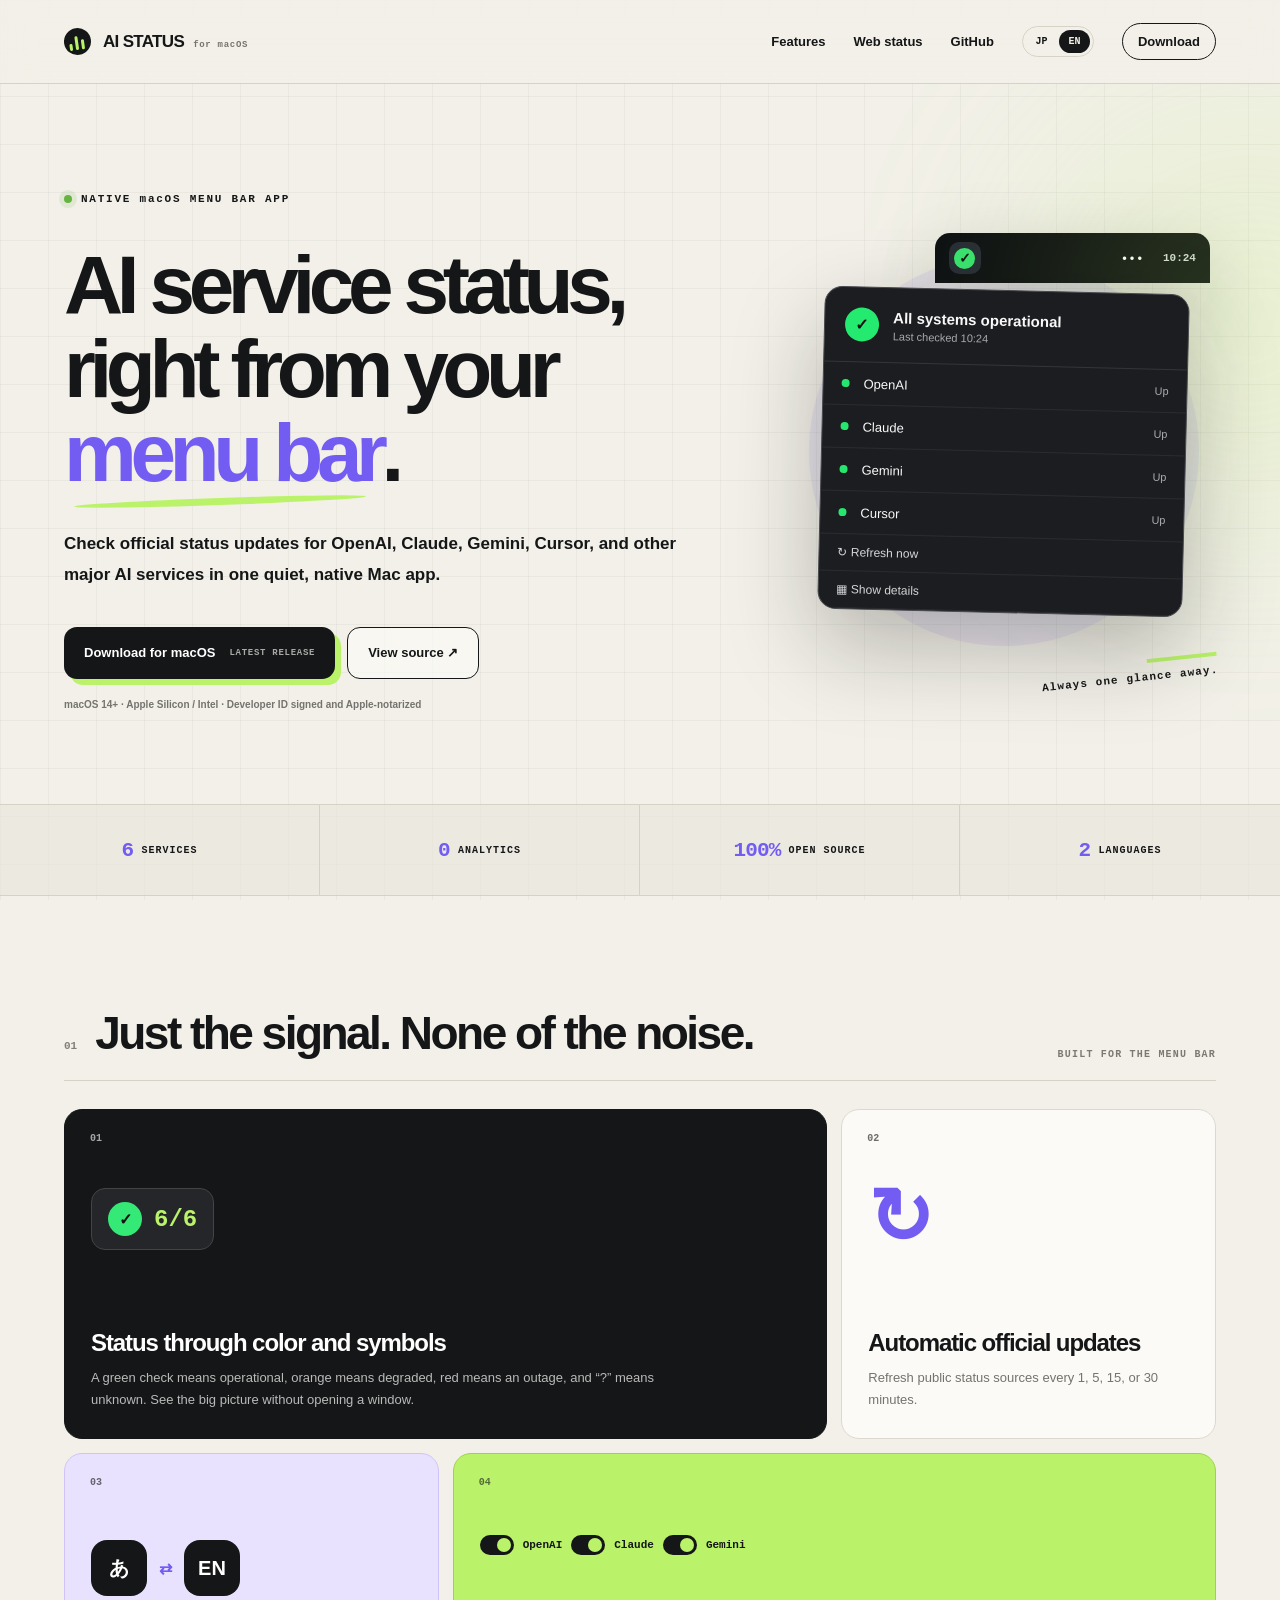
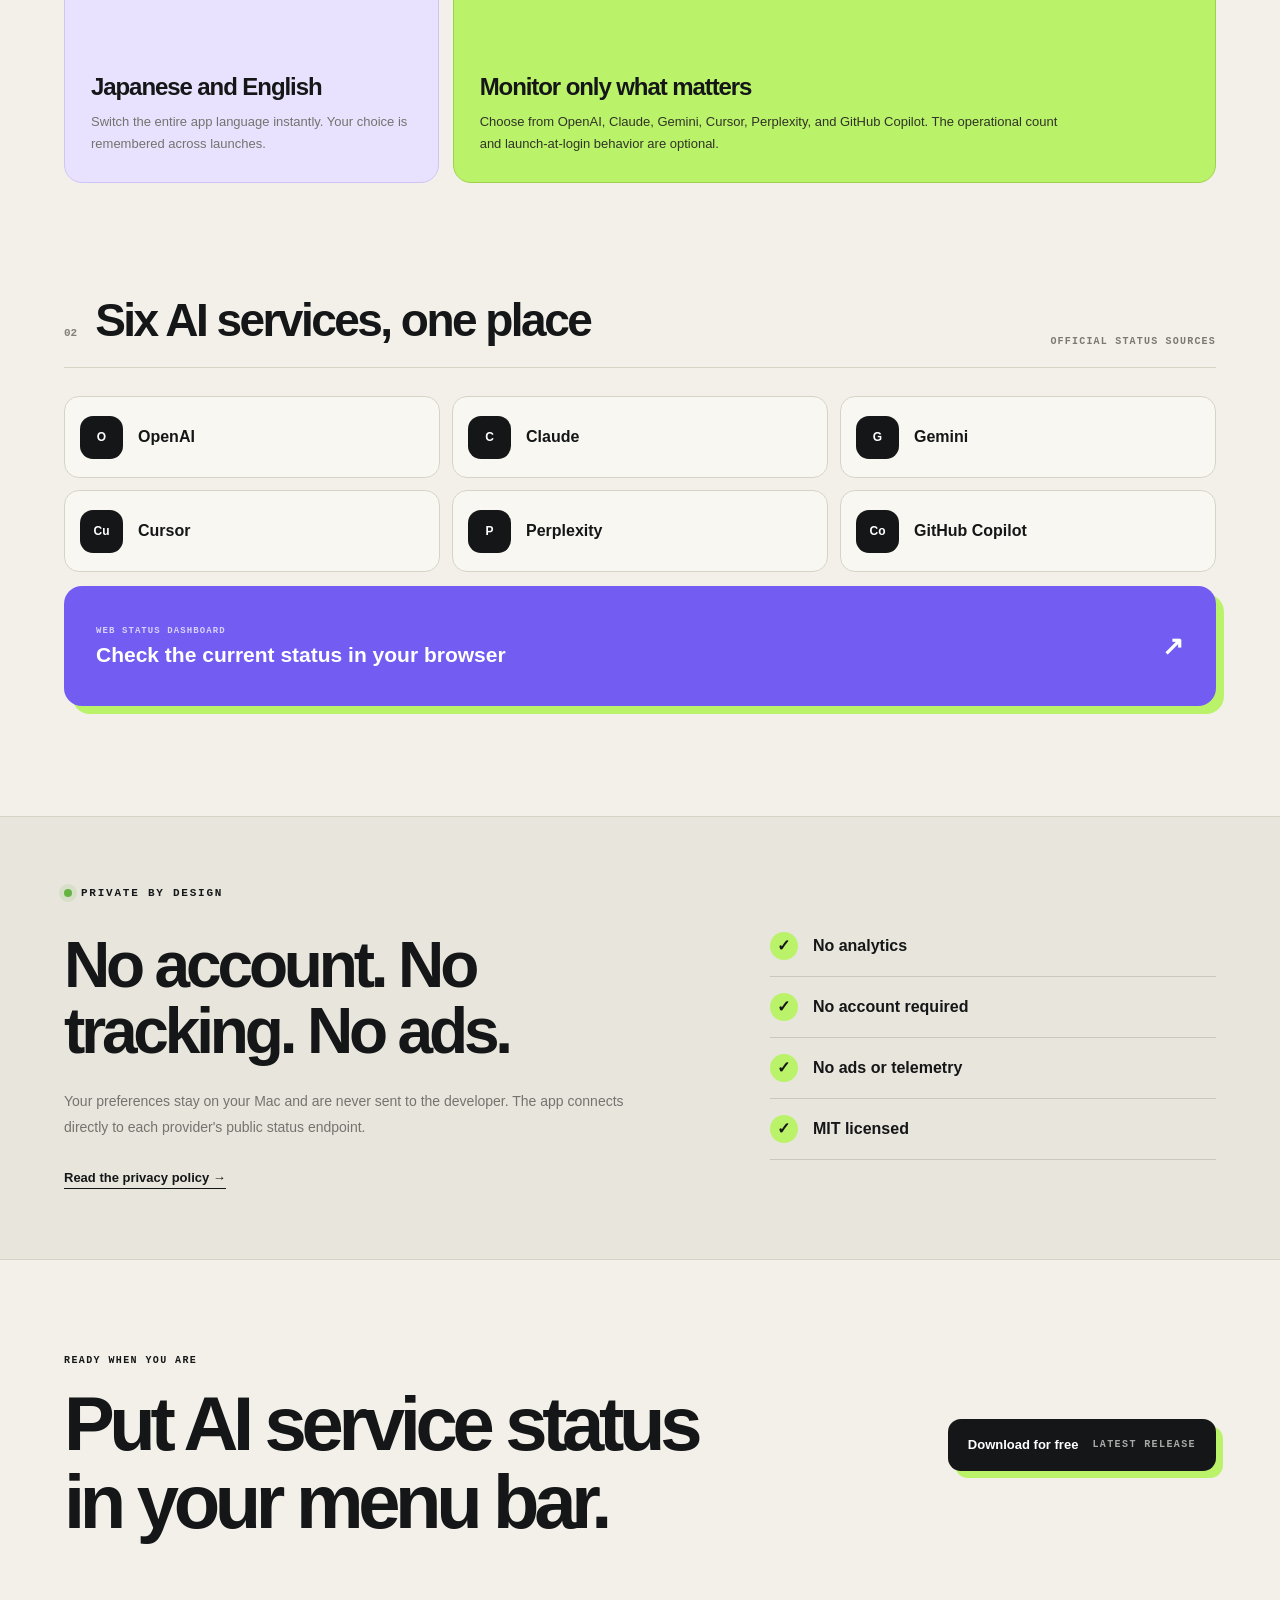
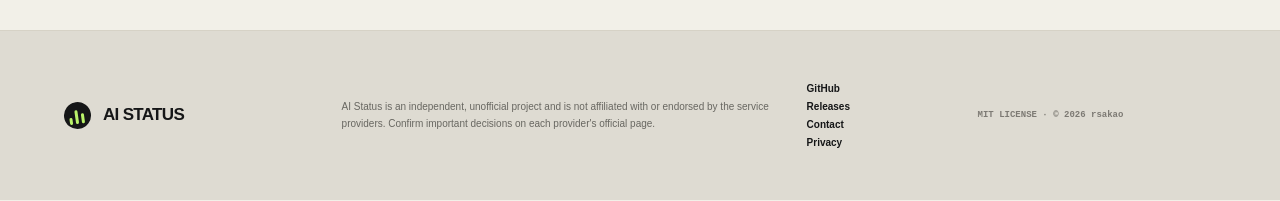
==== docs/en/index.html @ a0b366d9 "feat: add GitHub Pages landing site" ====
<!doctype html>
<html lang="en">
<head>
  <meta charset="utf-8">
  <meta name="viewport" content="width=device-width, initial-scale=1">
  <meta name="theme-color" content="#f2f0e8">
  <meta name="description" content="An open-source macOS menu bar app for monitoring the official status of major AI services.">
  <meta property="og:title" content="AI Status for macOS">
  <meta property="og:description" content="AI service status, right from your Mac menu bar.">
  <meta property="og:type" content="website">
  <meta property="og:image" content="../assets/og-image.svg">
  <title>AI Status for macOS</title>
  <link rel="icon" href="../assets/favicon.svg" type="image/svg+xml">
  <link rel="stylesheet" href="../assets/styles.css">
  <script defer src="../assets/site.js"></script>
</head>
<body>
  <header class="site-header">
    <a class="brand" href="#top" aria-label="AI Status home">
      <span class="brand-mark" aria-hidden="true"><i></i><i></i><i></i></span>
      <span>AI STATUS <small>for macOS</small></span>
    </a>
    <nav aria-label="Page navigation">
      <a href="#features">Features</a>
      <a href="https://ai-status-jp-hub-2026.rojii.chatgpt.site/en">Web status</a>
      <a href="https://github.com/rsakao/aistatus">GitHub</a>
      <span class="language-switch" aria-label="Display language">
        <a href="../">JP</a>
        <a href="./" aria-current="page">EN</a>
      </span>
      <a class="nav-download download-link" href="https://github.com/rsakao/aistatus/releases/latest">Download</a>
    </nav>
  </header>

  <main id="top">
    <section class="hero">
      <div class="hero-copy-block">
        <div class="eyebrow"><span></span> NATIVE macOS MENU BAR APP</div>
        <h1>AI service status,<br>right from your <em>menu bar</em>.</h1>
        <p class="hero-copy">Check official status updates for OpenAI, Claude, Gemini, Cursor, and other major AI services in one quiet, native Mac app.</p>
        <div class="hero-actions">
          <a class="button button-primary download-link" href="https://github.com/rsakao/aistatus/releases/latest">
            <span>Download for macOS</span><small class="release-label">Latest release</small>
          </a>
          <a class="button button-secondary" href="https://github.com/rsakao/aistatus">View source ↗</a>
        </div>
        <p class="requirements">macOS 14+ · Apple Silicon / Intel · Developer ID signed and Apple-notarized</p>
      </div>

      <div class="app-preview" aria-label="AI Status app preview">
        <div class="menu-strip">
          <span class="menu-status"><b>✓</b></span>
          <span class="menu-dots">•••</span>
          <span class="menu-clock">10:24</span>
        </div>
        <div class="popover">
          <div class="popover-overview">
            <span class="check-icon">✓</span>
            <div><strong>All systems operational</strong><small>Last checked 10:24</small></div>
          </div>
          <div class="service-row"><i class="dot green"></i><span>OpenAI</span><small>Up</small></div>
          <div class="service-row"><i class="dot green"></i><span>Claude</span><small>Up</small></div>
          <div class="service-row"><i class="dot green"></i><span>Gemini</span><small>Up</small></div>
          <div class="service-row"><i class="dot green"></i><span>Cursor</span><small>Up</small></div>
          <div class="popover-action">↻ Refresh now</div>
          <div class="popover-action">▦ Show details</div>
        </div>
        <span class="preview-note">Always one glance away.</span>
      </div>
    </section>

    <section class="trust-strip" aria-label="App facts">
      <span><b>6</b> SERVICES</span>
      <span><b>0</b> ANALYTICS</span>
      <span><b>100%</b> OPEN SOURCE</span>
      <span><b>2</b> LANGUAGES</span>
    </section>

    <section class="features-section" id="features">
      <div class="section-heading">
        <div><span class="section-number">01</span><h2>Just the signal. None of the noise.</h2></div>
        <p>BUILT FOR THE MENU BAR</p>
      </div>
      <div class="feature-grid">
        <article class="feature-card feature-wide dark-card">
          <span class="feature-number">01</span>
          <div class="mini-status"><b>✓</b><span>6/6</span></div>
          <h3>Status through color and symbols</h3>
          <p>A green check means operational, orange means degraded, red means an outage, and “?” means unknown. See the big picture without opening a window.</p>
        </article>
        <article class="feature-card">
          <span class="feature-number">02</span>
          <div class="feature-glyph">↻</div>
          <h3>Automatic official updates</h3>
          <p>Refresh public status sources every 1, 5, 15, or 30 minutes.</p>
        </article>
        <article class="feature-card purple-card">
          <span class="feature-number">03</span>
          <div class="language-demo"><b>あ</b><span>⇄</span><b>EN</b></div>
          <h3>Japanese and English</h3>
          <p>Switch the entire app language instantly. Your choice is remembered across launches.</p>
        </article>
        <article class="feature-card feature-wide lime-card">
          <span class="feature-number">04</span>
          <div class="toggle-demo"><i></i><span>OpenAI</span><i></i><span>Claude</span><i></i><span>Gemini</span></div>
          <h3>Monitor only what matters</h3>
          <p>Choose from OpenAI, Claude, Gemini, Cursor, Perplexity, and GitHub Copilot. The operational count and launch-at-login behavior are optional.</p>
        </article>
      </div>
    </section>

    <section class="services-section">
      <div class="section-heading">
        <div><span class="section-number">02</span><h2>Six AI services, one place</h2></div>
        <p>OFFICIAL STATUS SOURCES</p>
      </div>
      <div class="service-grid">
        <span><b>O</b>OpenAI</span><span><b>C</b>Claude</span><span><b>G</b>Gemini</span>
        <span><b>Cu</b>Cursor</span><span><b>P</b>Perplexity</span><span><b>Co</b>GitHub Copilot</span>
      </div>
      <a class="dashboard-link" href="https://ai-status-jp-hub-2026.rojii.chatgpt.site/en">
        <span><small>WEB STATUS DASHBOARD</small><strong>Check the current status in your browser</strong></span><b>↗</b>
      </a>
    </section>

    <section class="privacy-section">
      <div class="privacy-copy">
        <div class="eyebrow"><span></span> PRIVATE BY DESIGN</div>
        <h2>No account. No tracking. No ads.</h2>
        <p>Your preferences stay on your Mac and are never sent to the developer. The app connects directly to each provider's public status endpoint.</p>
        <a href="privacy.html">Read the privacy policy →</a>
      </div>
      <div class="privacy-list">
        <span><b>✓</b> No analytics</span>
        <span><b>✓</b> No account required</span>
        <span><b>✓</b> No ads or telemetry</span>
        <span><b>✓</b> MIT licensed</span>
      </div>
    </section>

    <section class="cta-section">
      <div>
        <small>READY WHEN YOU ARE</small>
        <h2>Put AI service status<br>in your menu bar.</h2>
      </div>
      <a class="button button-dark download-link" href="https://github.com/rsakao/aistatus/releases/latest">
        <span>Download for free</span><small class="release-label">Latest release</small>
      </a>
    </section>
  </main>

  <footer>
    <a class="brand footer-brand" href="#top"><span class="brand-mark"><i></i><i></i><i></i></span><span>AI STATUS</span></a>
    <p>AI Status is an independent, unofficial project and is not affiliated with or endorsed by the service providers. Confirm important decisions on each provider's official page.</p>
    <div class="footer-links">
      <a href="https://github.com/rsakao/aistatus">GitHub</a>
      <a href="https://github.com/rsakao/aistatus/releases/latest">Releases</a>
      <a href="https://github.com/rsakao/aistatus/issues">Contact</a>
      <a href="privacy.html">Privacy</a>
    </div>
    <span>MIT LICENSE · © 2026 rsakao</span>
  </footer>
</body>
</html>
---- docs/assets/styles.css ----
:root {
  --ink: #151617;
  --paper: #f2f0e8;
  --paper-light: #fbfaf6;
  --line: #d6d2c6;
  --green: #baf36a;
  --green-dark: #65b441;
  --purple: #725cf2;
  --muted: #74736e;
}

* { box-sizing: border-box; }
html { scroll-behavior: smooth; }
body {
  margin: 0;
  background: var(--paper);
  color: var(--ink);
  font-family: Inter, Arial, "Hiragino Sans", "Yu Gothic", sans-serif;
  -webkit-font-smoothing: antialiased;
}
a { color: inherit; text-decoration: none; }
button, a { -webkit-tap-highlight-color: transparent; }

body::before {
  content: "";
  position: fixed;
  inset: 0;
  z-index: -2;
  background-image:
    linear-gradient(rgba(21, 22, 23, .035) 1px, transparent 1px),
    linear-gradient(90deg, rgba(21, 22, 23, .035) 1px, transparent 1px);
  background-size: 48px 48px;
}

.site-header {
  height: 84px;
  display: flex;
  align-items: center;
  justify-content: space-between;
  padding: 0 5vw;
  border-bottom: 1px solid var(--line);
  background: rgba(242, 240, 232, .88);
  backdrop-filter: blur(16px);
  position: sticky;
  top: 0;
  z-index: 20;
}
.brand { display: flex; align-items: center; gap: 12px; font-weight: 900; letter-spacing: -.04em; font-size: 17px; }
.brand small { color: #77746d; font: 700 9px ui-monospace, monospace; letter-spacing: .08em; margin-left: 5px; }
.brand-mark {
  width: 27px;
  height: 27px;
  position: relative;
  display: inline-flex;
  align-items: flex-end;
  gap: 3px;
  padding: 5px;
  border-radius: 50%;
  background: var(--ink);
  transform: rotate(-8deg);
}
.brand-mark i { width: 3px; border-radius: 3px; background: var(--green); display: block; }
.brand-mark i:nth-child(1) { height: 7px; }
.brand-mark i:nth-child(2) { height: 14px; }
.brand-mark i:nth-child(3) { height: 10px; }
nav { display: flex; align-items: center; gap: 28px; font-size: 13px; font-weight: 700; }
nav > a:hover { opacity: .56; }
.language-switch { display: flex; border: 1px solid var(--line); border-radius: 999px; padding: 3px; gap: 2px; }
.language-switch a { min-width: 31px; padding: 6px 8px; text-align: center; border-radius: 999px; font: 800 10px ui-monospace, monospace; }
.language-switch a[aria-current="page"] { background: var(--ink); color: var(--paper); }
.nav-download { border: 1px solid var(--ink); border-radius: 999px; padding: 10px 15px; }

main { overflow: hidden; }
.hero {
  max-width: 1440px;
  min-height: 720px;
  margin: 0 auto;
  padding: 92px 5vw 78px;
  display: grid;
  grid-template-columns: minmax(0, 1.08fr) minmax(360px, .72fr);
  align-items: center;
  gap: 7vw;
  position: relative;
}
.hero::after {
  content: "";
  position: absolute;
  width: 420px;
  height: 420px;
  right: -180px;
  top: 30px;
  border-radius: 50%;
  background: var(--green);
  filter: blur(110px);
  opacity: .18;
  pointer-events: none;
}
.eyebrow { display: flex; align-items: center; gap: 9px; font: 800 11px ui-monospace, monospace; letter-spacing: .16em; }
.eyebrow span { width: 8px; height: 8px; border-radius: 50%; background: var(--green-dark); box-shadow: 0 0 0 5px rgba(101, 180, 65, .12); }
h1 { font-size: clamp(54px, 6.4vw, 100px); letter-spacing: -.078em; line-height: 1.03; margin: 38px 0 32px; font-weight: 900; }
h1 em { font-style: normal; color: var(--purple); position: relative; white-space: nowrap; }
h1 em::after { content: ""; position: absolute; left: 3%; bottom: -7px; width: 92%; height: 7px; background: var(--green); transform: rotate(-2deg); border-radius: 50%; }
.nowrap { white-space: nowrap; }
.hero-copy { max-width: 650px; font-size: 17px; line-height: 1.85; margin: 0; font-weight: 600; }
.hero-actions { display: flex; flex-wrap: wrap; gap: 12px; align-items: stretch; margin-top: 36px; }
.button { display: inline-flex; align-items: center; justify-content: center; gap: 14px; min-height: 52px; padding: 13px 20px; border-radius: 13px; font-weight: 850; font-size: 13px; transition: transform .2s, box-shadow .2s; }
.button:hover { transform: translateY(-2px); }
.button-primary { background: var(--ink); color: white; box-shadow: 6px 6px 0 var(--green); }
.button-secondary { border: 1px solid var(--ink); background: rgba(251, 250, 246, .65); }
.button small { display: block; color: #a9aaa8; font: 700 9px ui-monospace, monospace; text-transform: uppercase; letter-spacing: .08em; }
.requirements { margin: 20px 0 0; color: var(--muted); font-size: 10px; font-weight: 700; }

.app-preview { position: relative; min-height: 520px; display: flex; align-items: center; justify-content: center; }
.app-preview::before { content: ""; position: absolute; width: 390px; height: 390px; background: var(--purple); border-radius: 50%; opacity: .09; }
.menu-strip {
  position: absolute;
  top: 42px;
  right: 6px;
  width: 275px;
  height: 50px;
  border-radius: 15px 15px 0 0;
  background: #0d0f12;
  color: white;
  display: flex;
  align-items: center;
  padding: 0 14px;
  gap: 18px;
  box-shadow: 0 28px 80px rgba(20, 20, 20, .22);
}
.menu-status { width: 32px; height: 32px; border-radius: 10px; display: grid; place-items: center; background: #262b34; }
.menu-status b { width: 21px; height: 21px; display: grid; place-items: center; border-radius: 50%; background: #38e46f; color: #111; font-size: 14px; }
.menu-dots { font-size: 13px; letter-spacing: 3px; margin-left: auto; }
.menu-clock { font: 700 11px ui-monospace, monospace; color: #d7d8da; }
.popover {
  width: 365px;
  position: relative;
  z-index: 2;
  background: #1c1d20;
  color: #f8f8f8;
  border: 1px solid #4a4b50;
  border-radius: 18px;
  overflow: hidden;
  box-shadow: 0 35px 90px rgba(20, 20, 20, .28);
  transform: rotate(1.4deg);
}
.popover-overview { display: flex; align-items: center; gap: 14px; padding: 20px; border-bottom: 1px solid #34353a; }
.check-icon { width: 34px; height: 34px; display: grid; place-items: center; border-radius: 50%; background: #24eb70; color: #111; font-weight: 900; }
.popover-overview div { display: grid; gap: 4px; }
.popover-overview strong { font-size: 15px; }
.popover-overview small { color: #a8a9ad; font-size: 11px; }
.service-row { min-height: 43px; display: grid; grid-template-columns: 10px 1fr auto; align-items: center; gap: 12px; padding: 0 18px; border-bottom: 1px solid #2b2c30; font-size: 13px; }
.service-row small { color: #aaaeb3; }
.dot { width: 8px; height: 8px; border-radius: 50%; }
.dot.green { background: #25e76e; }
.popover-action { padding: 11px 18px; border-bottom: 1px solid #2b2c30; color: #d5d6d8; font-size: 12px; }
.preview-note { position: absolute; right: -2px; bottom: 26px; font: 800 11px ui-monospace, monospace; letter-spacing: .1em; transform: rotate(-6deg); }
.preview-note::before { content: ""; display: block; width: 70px; height: 4px; margin: 0 0 8px auto; background: var(--green); }

.trust-strip { border-block: 1px solid var(--line); min-height: 92px; display: grid; grid-template-columns: repeat(4, 1fr); max-width: 100%; background: rgba(232, 229, 220, .6); }
.trust-strip span { display: flex; align-items: center; justify-content: center; gap: 8px; border-right: 1px solid var(--line); font: 800 10px ui-monospace, monospace; letter-spacing: .1em; }
.trust-strip span:last-child { border-right: 0; }
.trust-strip b { font-size: 21px; color: var(--purple); letter-spacing: -.04em; }

.features-section, .services-section { max-width: 1400px; margin: 0 auto; padding: 110px 5vw 0; }
.section-heading { display: flex; justify-content: space-between; align-items: flex-end; border-bottom: 1px solid var(--line); padding-bottom: 20px; margin-bottom: 28px; }
.section-heading > div { display: flex; align-items: baseline; gap: 18px; }
.section-number { font: 700 11px ui-monospace, monospace; color: #827f77; }
.section-heading h2 { margin: 0; font-size: clamp(29px, 4vw, 46px); letter-spacing: -.055em; }
.section-heading p { margin: 0; font: 700 10px ui-monospace, monospace; letter-spacing: .12em; color: #7b7972; }
.feature-grid { display: grid; grid-template-columns: repeat(3, 1fr); gap: 14px; }
.feature-card { min-height: 330px; position: relative; display: flex; flex-direction: column; justify-content: flex-end; padding: 26px; border: 1px solid #dcd8cd; border-radius: 18px; background: var(--paper-light); overflow: hidden; }
.feature-wide { grid-column: span 2; }
.feature-number { position: absolute; top: 23px; left: 25px; font: 800 10px ui-monospace, monospace; opacity: .62; }
.feature-card h3 { margin: 24px 0 10px; font-size: 24px; letter-spacing: -.045em; }
.feature-card p { margin: 0; max-width: 580px; color: var(--muted); font-size: 13px; line-height: 1.75; }
.dark-card { background: var(--ink); color: white; border-color: var(--ink); }
.dark-card p { color: #b9bab9; }
.lime-card { background: var(--green); border-color: #9ed14c; }
.lime-card p { color: #303326; }
.purple-card { background: #e8e2ff; border-color: #cfc3f8; }
.mini-status { align-self: flex-start; display: flex; align-items: center; gap: 12px; margin-bottom: auto; margin-top: 52px; padding: 13px 16px; border: 1px solid #444; border-radius: 14px; background: #24262a; }
.mini-status b { width: 34px; height: 34px; display: grid; place-items: center; border-radius: 50%; color: #111; background: #35e977; }
.mini-status span { font: 850 24px ui-monospace, monospace; color: var(--green); }
.feature-glyph { margin: 48px 0 auto; color: var(--purple); font: 900 78px ui-monospace, monospace; line-height: 1; }
.language-demo { margin: 60px 0 auto; display: flex; align-items: center; gap: 12px; }
.language-demo b { width: 56px; height: 56px; display: grid; place-items: center; border-radius: 16px; background: var(--ink); color: white; font-size: 20px; }
.language-demo span { font-weight: 900; color: var(--purple); }
.toggle-demo { margin: 55px 0 auto; display: flex; flex-wrap: wrap; align-items: center; gap: 9px; font: 800 11px ui-monospace, monospace; }
.toggle-demo i { width: 34px; height: 20px; border-radius: 999px; background: var(--ink); position: relative; }
.toggle-demo i::after { content: ""; position: absolute; width: 14px; height: 14px; right: 3px; top: 3px; border-radius: 50%; background: var(--green); }

.service-grid { display: grid; grid-template-columns: repeat(3, 1fr); gap: 12px; }
.service-grid span { min-height: 82px; display: flex; align-items: center; gap: 15px; padding: 15px; border: 1px solid var(--line); border-radius: 15px; background: rgba(251, 250, 246, .72); font-weight: 850; }
.service-grid b { width: 43px; height: 43px; display: grid; place-items: center; border-radius: 13px; background: var(--ink); color: white; font-size: 12px; }
.dashboard-link { margin-top: 14px; min-height: 120px; display: flex; align-items: center; justify-content: space-between; padding: 28px 32px; background: var(--purple); color: white; border-radius: 18px; box-shadow: 8px 8px 0 var(--green); }
.dashboard-link span { display: grid; gap: 7px; }
.dashboard-link small { font: 800 9px ui-monospace, monospace; letter-spacing: .12em; opacity: .72; }
.dashboard-link strong { font-size: 21px; }
.dashboard-link > b { font-size: 26px; }

.privacy-section { max-width: 1400px; margin: 110px auto 0; padding: 70px 5vw; display: grid; grid-template-columns: 1.15fr .85fr; gap: 8vw; background: #e8e5dc; border-block: 1px solid var(--line); }
.privacy-copy h2 { font-size: clamp(36px, 5vw, 64px); letter-spacing: -.065em; line-height: 1.03; margin: 34px 0 24px; }
.privacy-copy p { max-width: 610px; color: var(--muted); line-height: 1.85; font-size: 14px; }
.privacy-copy > a { display: inline-block; margin-top: 15px; font-size: 13px; font-weight: 850; border-bottom: 1px solid; padding-bottom: 3px; }
.privacy-list { display: grid; align-content: center; }
.privacy-list span { min-height: 61px; display: flex; align-items: center; gap: 15px; border-bottom: 1px solid #cbc7bc; font-weight: 800; }
.privacy-list b { width: 28px; height: 28px; display: grid; place-items: center; border-radius: 50%; background: var(--green); }

.cta-section { max-width: 1400px; margin: 0 auto; min-height: 370px; padding: 80px 5vw; display: flex; align-items: center; justify-content: space-between; gap: 40px; }
.cta-section small { font: 800 10px ui-monospace, monospace; letter-spacing: .14em; }
.cta-section h2 { font-size: clamp(42px, 6vw, 76px); line-height: 1.02; letter-spacing: -.07em; margin: 18px 0 0; }
.button-dark { min-width: 245px; background: var(--ink); color: white; box-shadow: 7px 7px 0 var(--green); }

footer { min-height: 170px; padding: 42px 5vw; display: grid; grid-template-columns: auto minmax(250px, 430px) auto auto; align-items: center; gap: 35px; border-top: 1px solid var(--line); background: #dedbd2; }
.footer-brand { min-width: 150px; }
footer p { margin: 0; color: #686761; font-size: 10px; line-height: 1.7; }
.footer-links { display: grid; gap: 7px; font-size: 10px; font-weight: 800; }
.footer-links a:hover { opacity: .56; }
footer > span { font: 700 9px ui-monospace, monospace; color: #7d7a74; white-space: nowrap; }

.policy-main { min-height: calc(100vh - 84px); }
.policy-content { max-width: 800px; margin: 0 auto; padding: 90px 5vw 120px; }
.policy-content h1 { font-size: clamp(48px, 7vw, 80px); margin: 28px 0; }
.policy-lead { font-size: 18px; line-height: 1.85; margin-bottom: 58px; }
.policy-content section { padding: 26px 0; border-top: 1px solid var(--line); }
.policy-content h2 { margin: 0 0 12px; font-size: 21px; letter-spacing: -.04em; }
.policy-content p { margin: 0; color: #4d4d49; font-size: 14px; line-height: 1.9; }
.policy-content a { text-decoration: underline; text-underline-offset: 3px; font-weight: 800; }
.back-link { display: inline-block; margin-top: 45px; }

@media (max-width: 1050px) {
  nav { gap: 13px; }
  nav > a:not(.nav-download) { display: none; }
  .hero { grid-template-columns: 1fr 370px; gap: 25px; }
  .feature-grid { grid-template-columns: repeat(2, 1fr); }
  .feature-wide { grid-column: span 1; }
  footer { grid-template-columns: auto 1fr auto; }
  footer > span { display: none; }
}

@media (max-width: 780px) {
  .site-header { height: 70px; padding: 0 20px; }
  .brand { font-size: 14px; }
  .brand small { display: none; }
  .nav-download { display: none; }
  .hero { min-height: 0; grid-template-columns: 1fr; padding: 62px 20px 50px; }
  h1 { font-size: clamp(50px, 15vw, 76px); margin-top: 30px; }
  .hero-copy { font-size: 14px; }
  .app-preview { min-height: 500px; }
  .trust-strip { grid-template-columns: repeat(2, 1fr); }
  .trust-strip span { min-height: 70px; border-bottom: 1px solid var(--line); }
  .features-section, .services-section { padding: 72px 20px 0; }
  .feature-grid, .service-grid { grid-template-columns: 1fr; }
  .section-heading p { display: none; }
  .privacy-section { margin-top: 72px; padding: 58px 20px; grid-template-columns: 1fr; }
  .cta-section { min-height: 420px; padding: 60px 20px; flex-direction: column; align-items: flex-start; justify-content: center; }
  footer { grid-template-columns: 1fr; text-align: center; justify-items: center; }
  .footer-links { display: flex; flex-wrap: wrap; justify-content: center; }
  .policy-main { min-height: calc(100vh - 70px); }
  .policy-content { padding: 60px 20px 90px; }
}

@media (max-width: 430px) {
  .language-switch a { min-width: 28px; padding-inline: 6px; }
  h1 { font-size: 49px; }
  h1 em { white-space: normal; }
  .hero-actions { flex-direction: column; }
  .button { width: 100%; }
  .app-preview { min-height: 440px; justify-content: flex-start; }
  .popover { width: calc(100vw - 40px); }
  .menu-strip { right: 0; width: 245px; }
  .preview-note { right: 0; }
  .feature-card { min-height: 310px; }
  .dashboard-link { padding: 22px; }
  .dashboard-link strong { font-size: 17px; }
}

@media (prefers-reduced-motion: reduce) {
  html { scroll-behavior: auto; }
  .button { transition: none; }
}
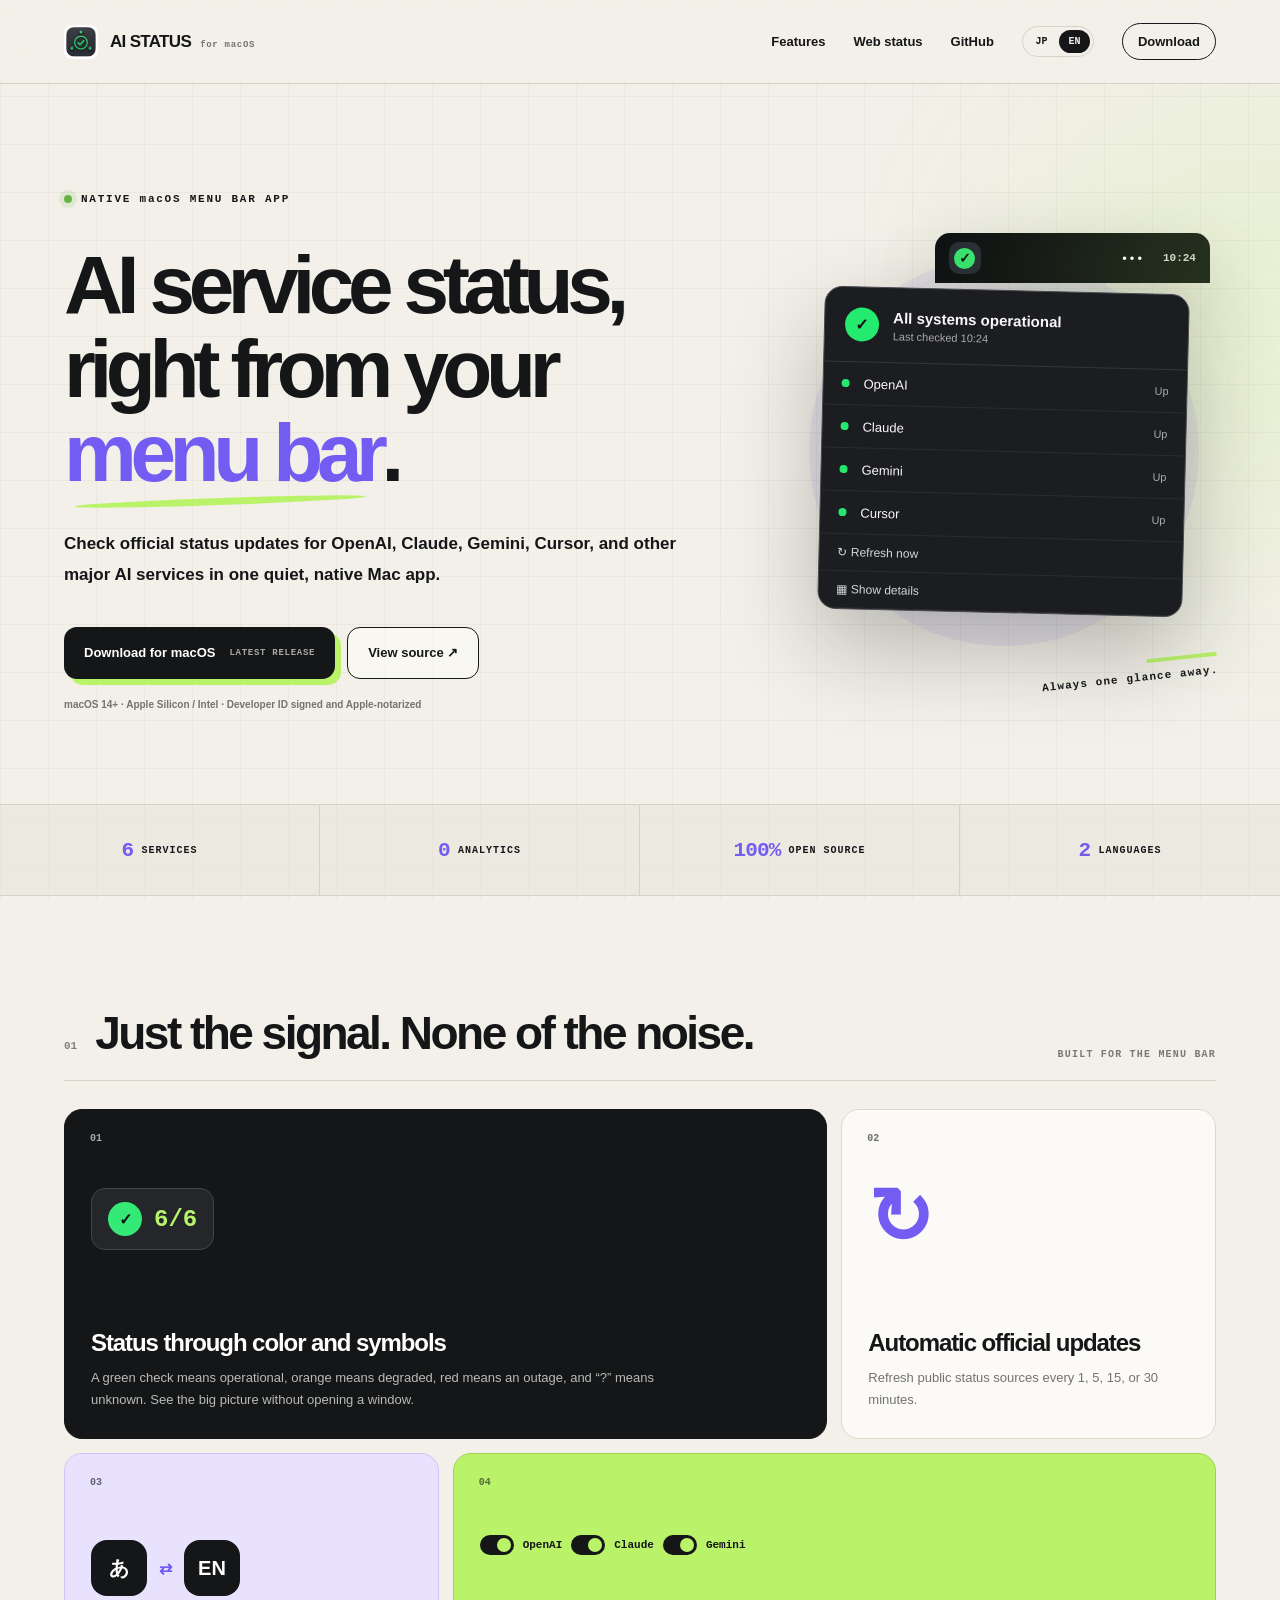
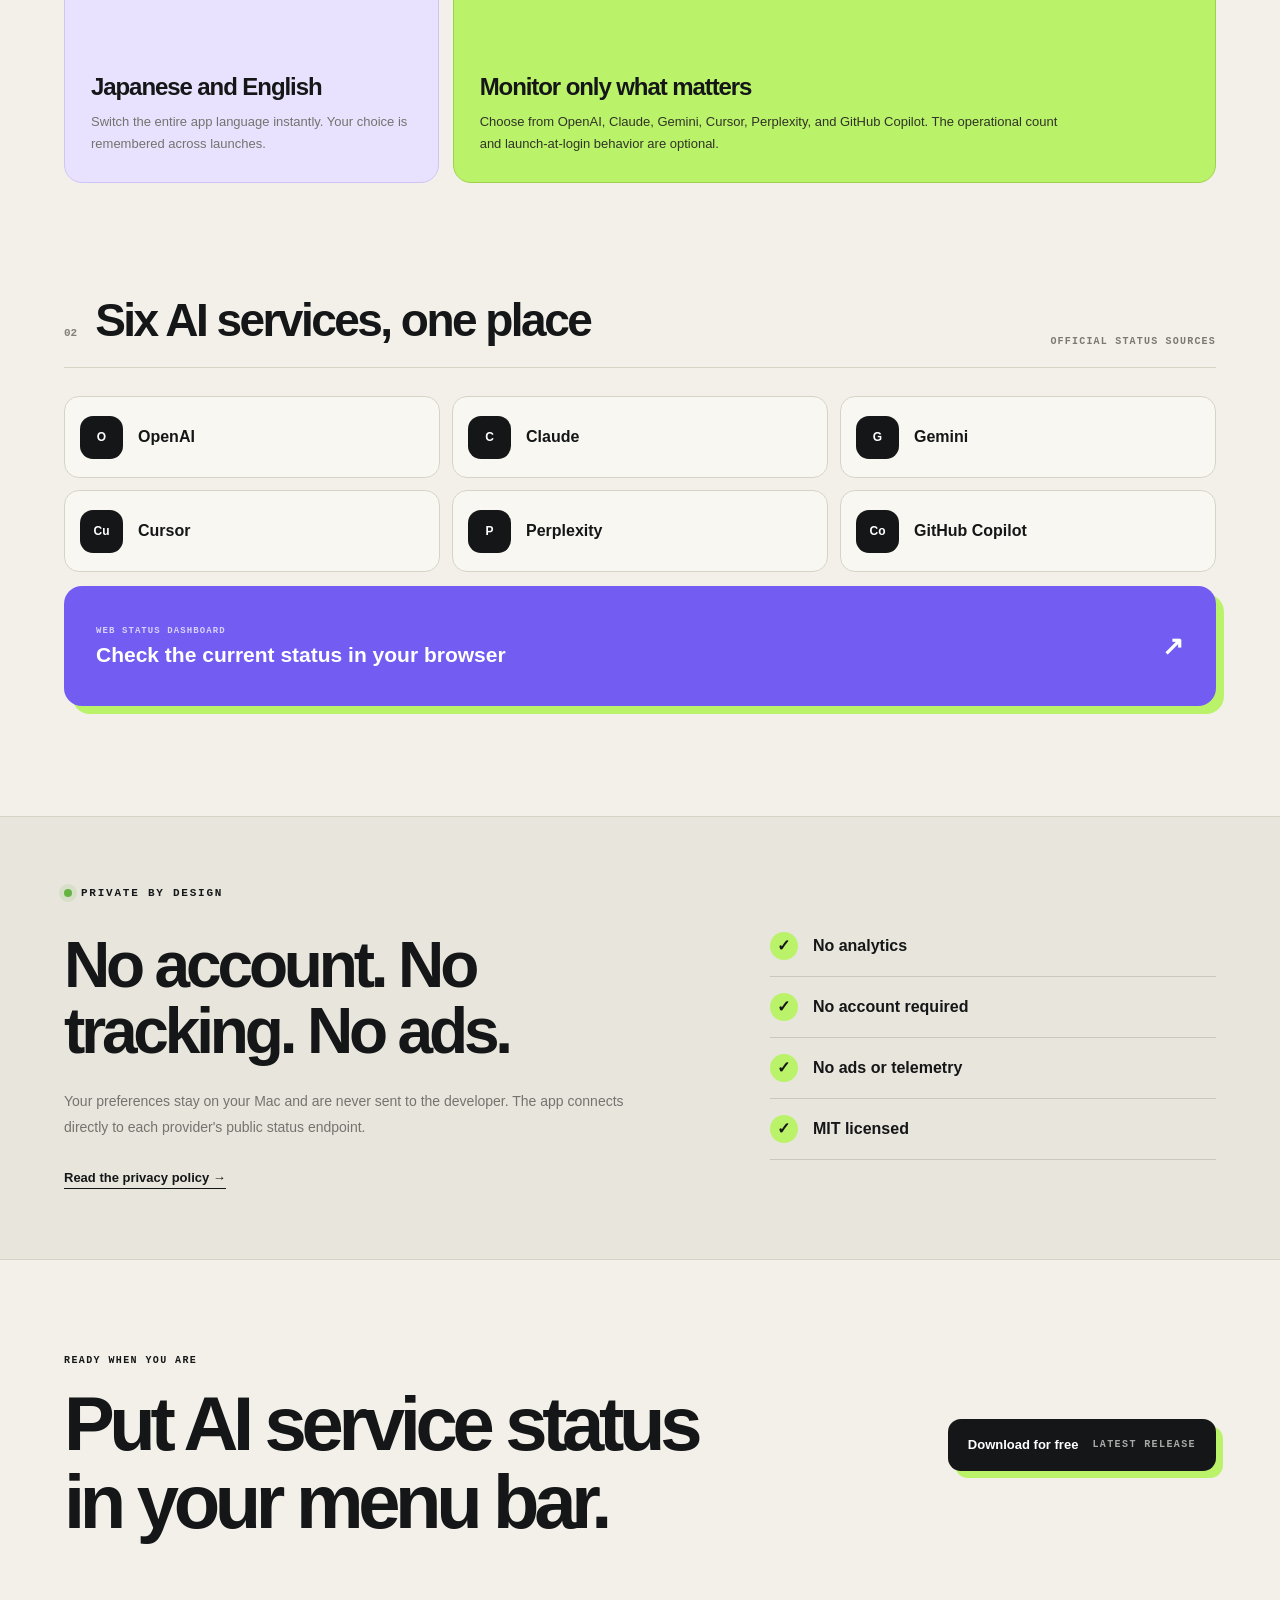
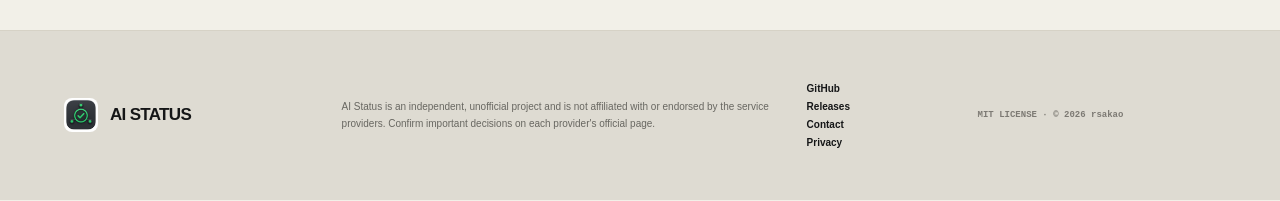
==== commit 8cb0b32d: "Use the app icon across the website" ====
--- a/docs/en/index.html
+++ b/docs/en/index.html
@@ -8,16 +8,21 @@
   <meta property="og:title" content="AI Status for macOS">
   <meta property="og:description" content="AI service status, right from your Mac menu bar.">
   <meta property="og:type" content="website">
-  <meta property="og:image" content="../assets/og-image.svg">
+  <meta property="og:image" content="https://rsakao.github.io/aistatus/assets/app-icon-1024.png">
+  <meta property="og:image:width" content="1024">
+  <meta property="og:image:height" content="1024">
+  <meta property="og:image:alt" content="AI Status app icon">
+  <meta name="twitter:card" content="summary">
   <title>AI Status for macOS</title>
-  <link rel="icon" href="../assets/favicon.svg" type="image/svg+xml">
+  <link rel="icon" href="../assets/app-icon-64.png" type="image/png" sizes="64x64">
+  <link rel="apple-touch-icon" href="../assets/app-icon-256.png">
   <link rel="stylesheet" href="../assets/styles.css">
   <script defer src="../assets/site.js"></script>
 </head>
 <body>
   <header class="site-header">
     <a class="brand" href="#top" aria-label="AI Status home">
-      <span class="brand-mark" aria-hidden="true"><i></i><i></i><i></i></span>
+      <img class="brand-icon" src="../assets/app-icon-64.png" alt="" width="34" height="34">
       <span>AI STATUS <small>for macOS</small></span>
     </a>
     <nav aria-label="Page navigation">
@@ -150,7 +155,7 @@
   </main>
 
   <footer>
-    <a class="brand footer-brand" href="#top"><span class="brand-mark"><i></i><i></i><i></i></span><span>AI STATUS</span></a>
+    <a class="brand footer-brand" href="#top"><img class="brand-icon" src="../assets/app-icon-64.png" alt="" width="34" height="34"><span>AI STATUS</span></a>
     <p>AI Status is an independent, unofficial project and is not affiliated with or endorsed by the service providers. Confirm important decisions on each provider's official page.</p>
     <div class="footer-links">
       <a href="https://github.com/rsakao/aistatus">GitHub</a>
--- a/docs/assets/styles.css
+++ b/docs/assets/styles.css
@@ -47,22 +47,13 @@
 }
 .brand { display: flex; align-items: center; gap: 12px; font-weight: 900; letter-spacing: -.04em; font-size: 17px; }
 .brand small { color: #77746d; font: 700 9px ui-monospace, monospace; letter-spacing: .08em; margin-left: 5px; }
-.brand-mark {
-  width: 27px;
-  height: 27px;
-  position: relative;
-  display: inline-flex;
-  align-items: flex-end;
-  gap: 3px;
-  padding: 5px;
-  border-radius: 50%;
-  background: var(--ink);
-  transform: rotate(-8deg);
-}
-.brand-mark i { width: 3px; border-radius: 3px; background: var(--green); display: block; }
-.brand-mark i:nth-child(1) { height: 7px; }
-.brand-mark i:nth-child(2) { height: 14px; }
-.brand-mark i:nth-child(3) { height: 10px; }
+.brand-icon {
+  width: 34px;
+  height: 34px;
+  display: block;
+  flex: 0 0 auto;
+  border-radius: 8px;
+}
 nav { display: flex; align-items: center; gap: 28px; font-size: 13px; font-weight: 700; }
 nav > a:hover { opacity: .56; }
 .language-switch { display: flex; border: 1px solid var(--line); border-radius: 999px; padding: 3px; gap: 2px; }
@@ -241,6 +232,7 @@
 @media (max-width: 780px) {
   .site-header { height: 70px; padding: 0 20px; }
   .brand { font-size: 14px; }
+  .brand-icon { width: 32px; height: 32px; border-radius: 7px; }
   .brand small { display: none; }
   .nav-download { display: none; }
   .hero { min-height: 0; grid-template-columns: 1fr; padding: 62px 20px 50px; }
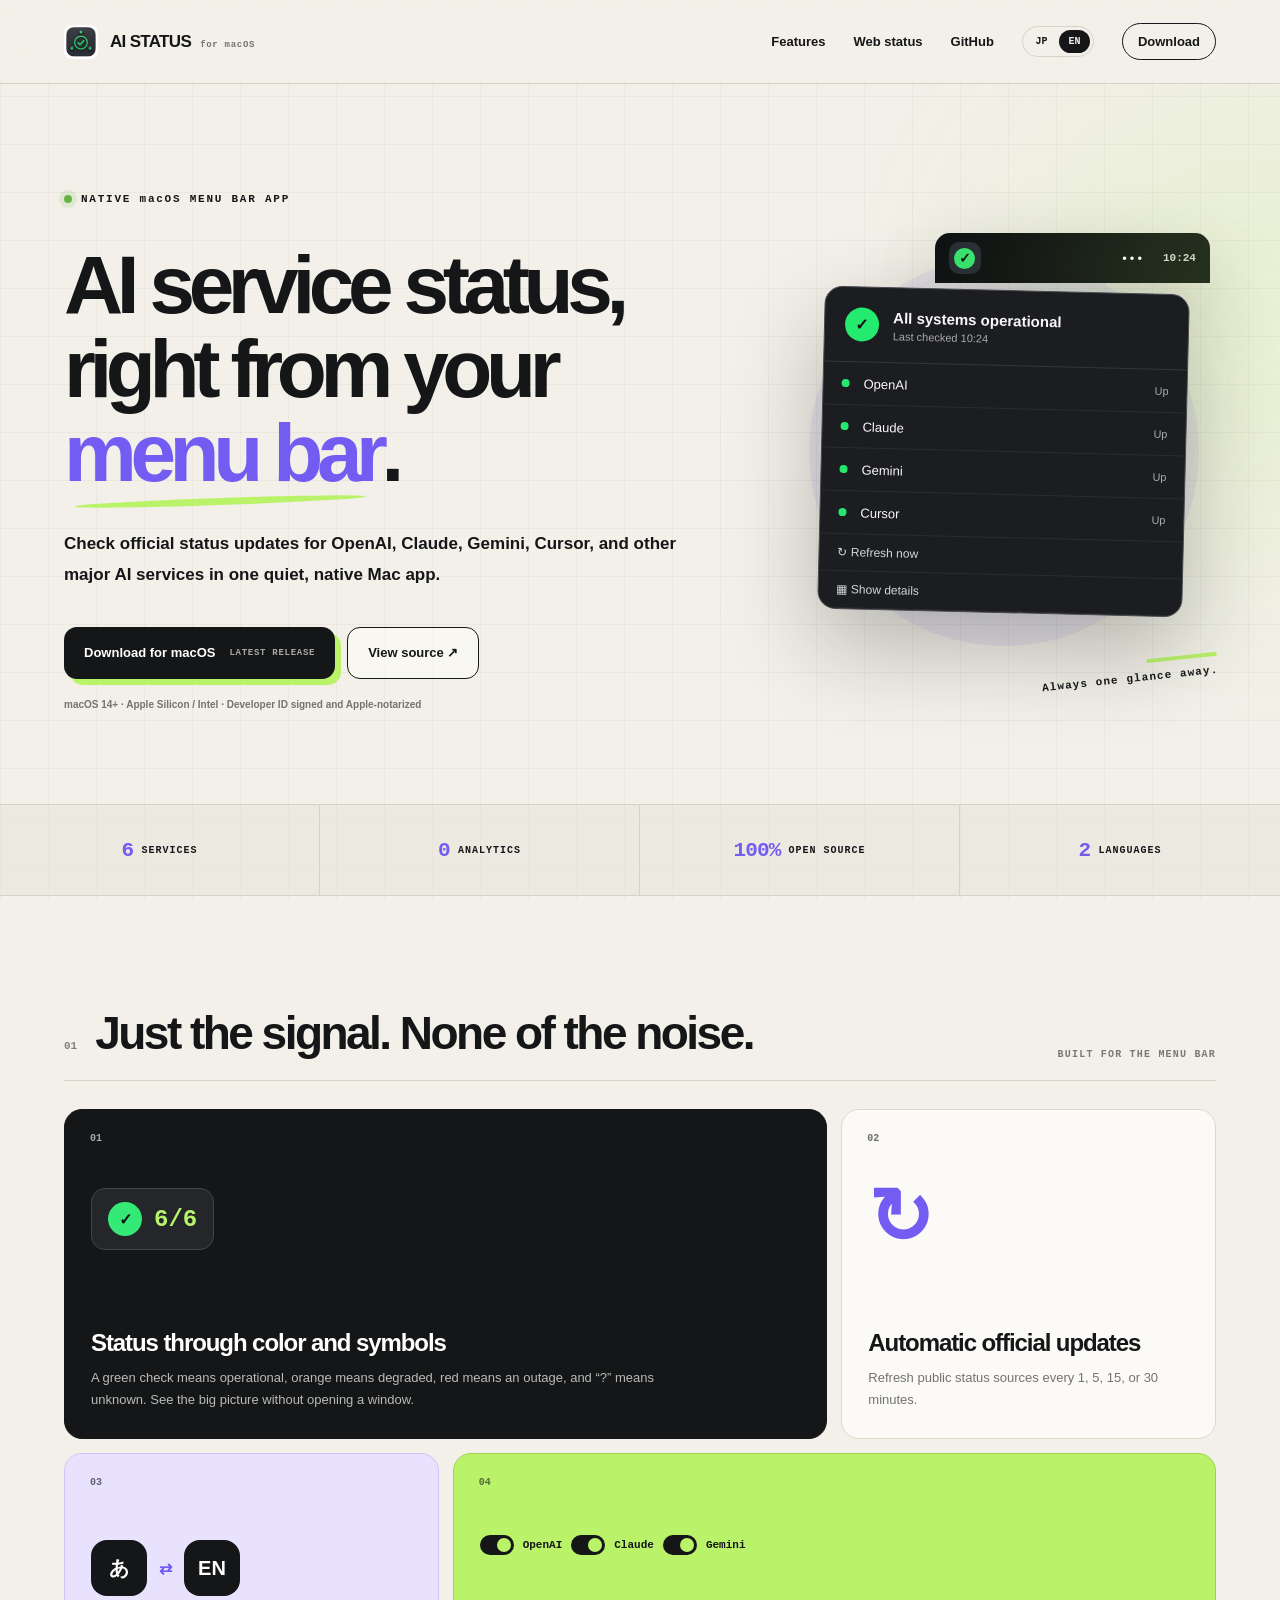
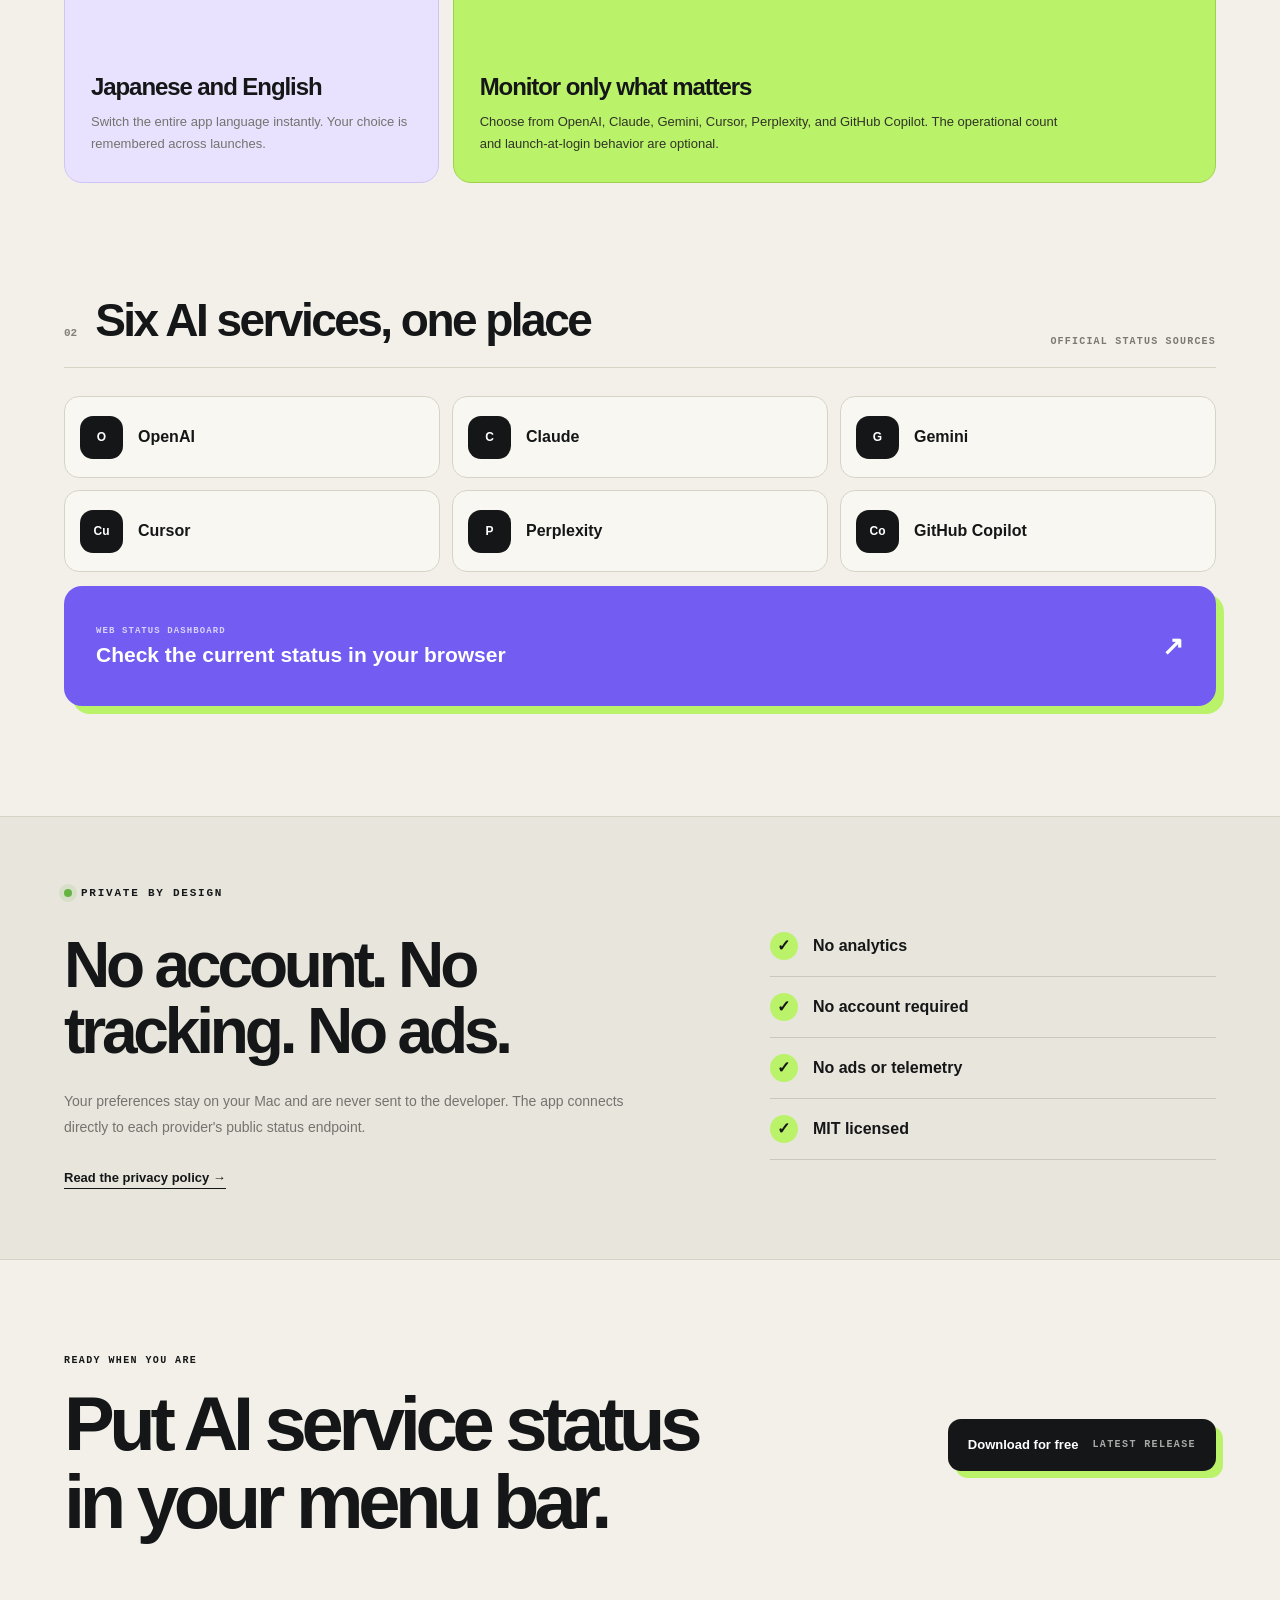
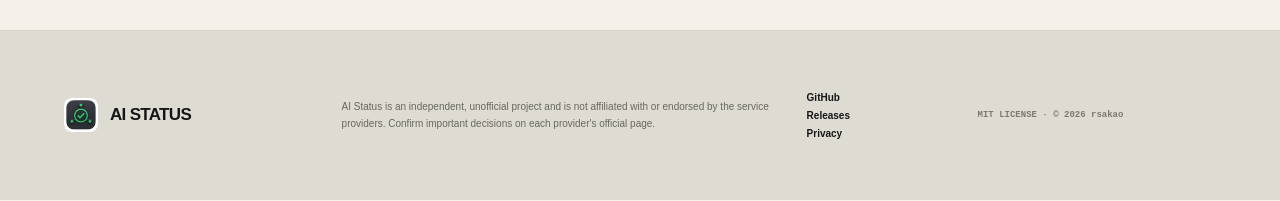
==== commit cbdbd565: "Remove redundant contact footer links" ====
--- a/docs/en/index.html
+++ b/docs/en/index.html
@@ -160,7 +160,6 @@
     <div class="footer-links">
       <a href="https://github.com/rsakao/aistatus">GitHub</a>
       <a href="https://github.com/rsakao/aistatus/releases/latest">Releases</a>
-      <a href="https://github.com/rsakao/aistatus/issues">Contact</a>
       <a href="privacy.html">Privacy</a>
     </div>
     <span>MIT LICENSE · © 2026 rsakao</span>
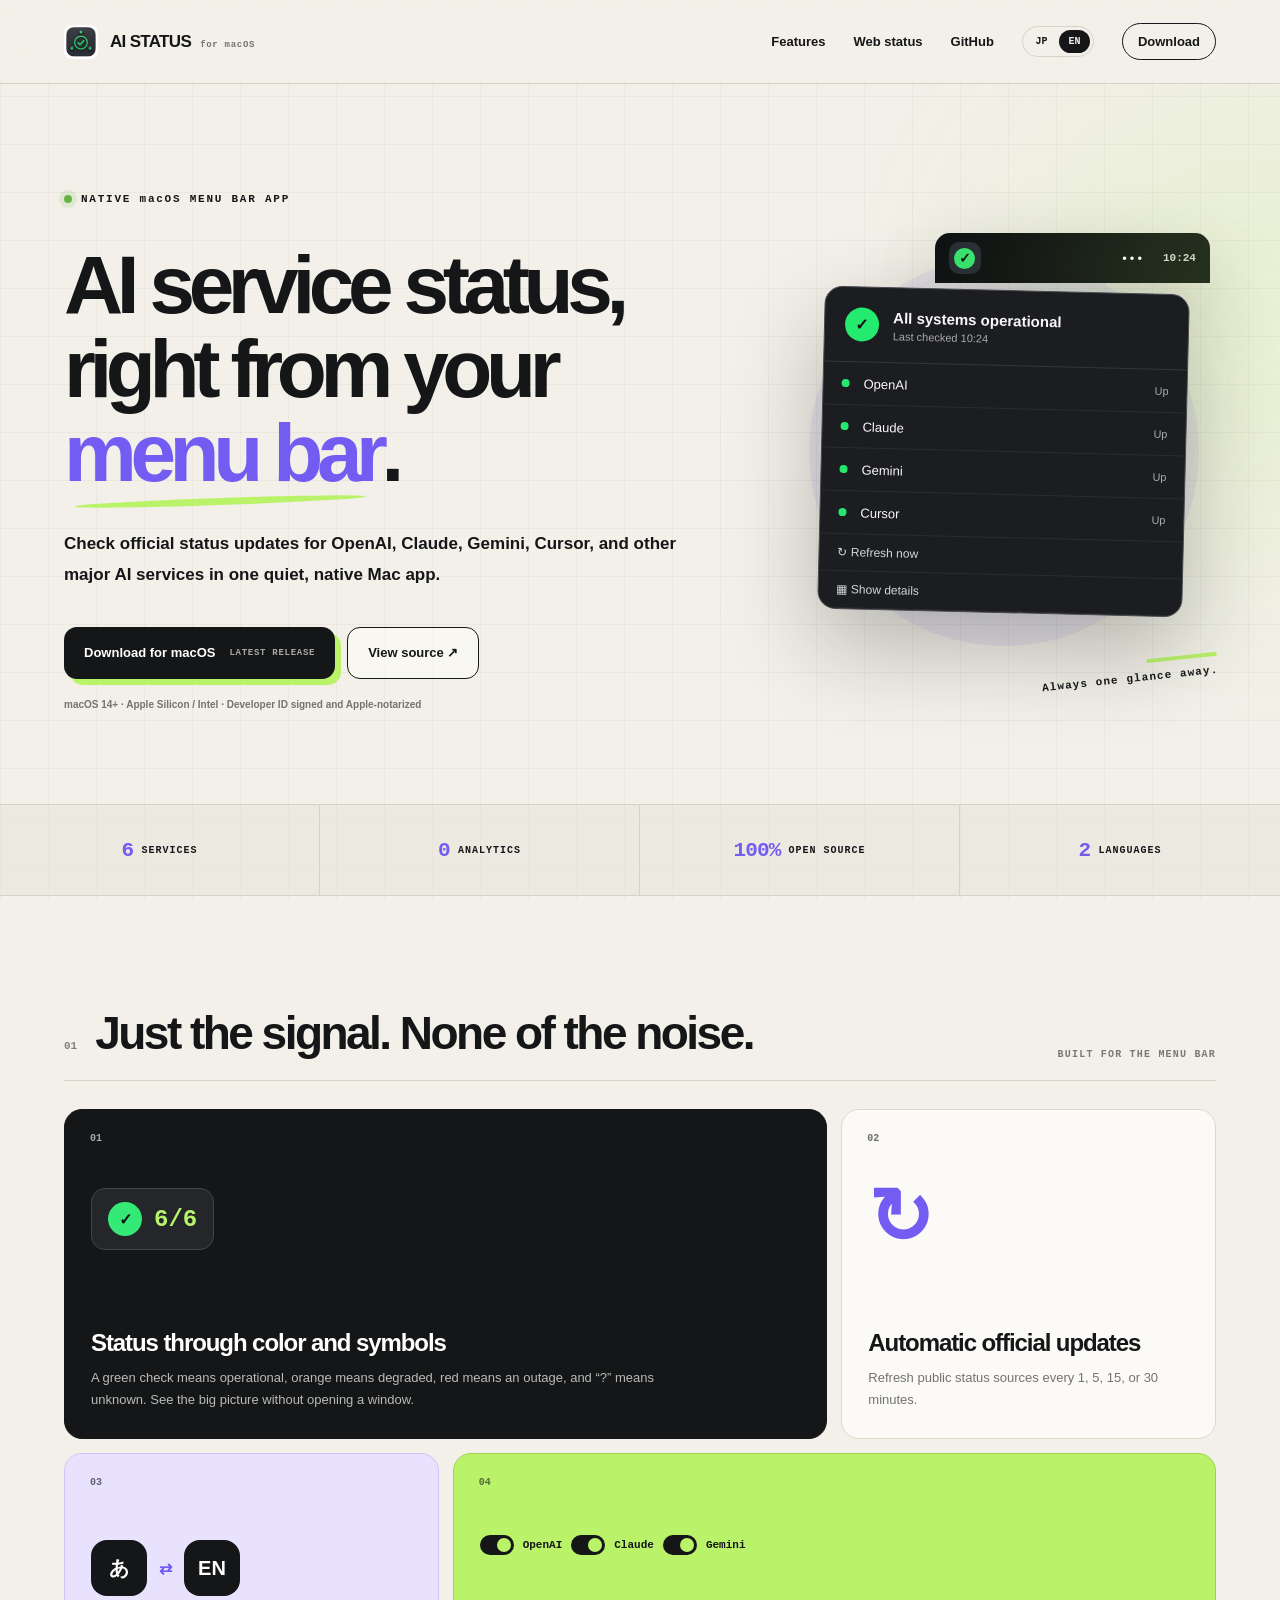
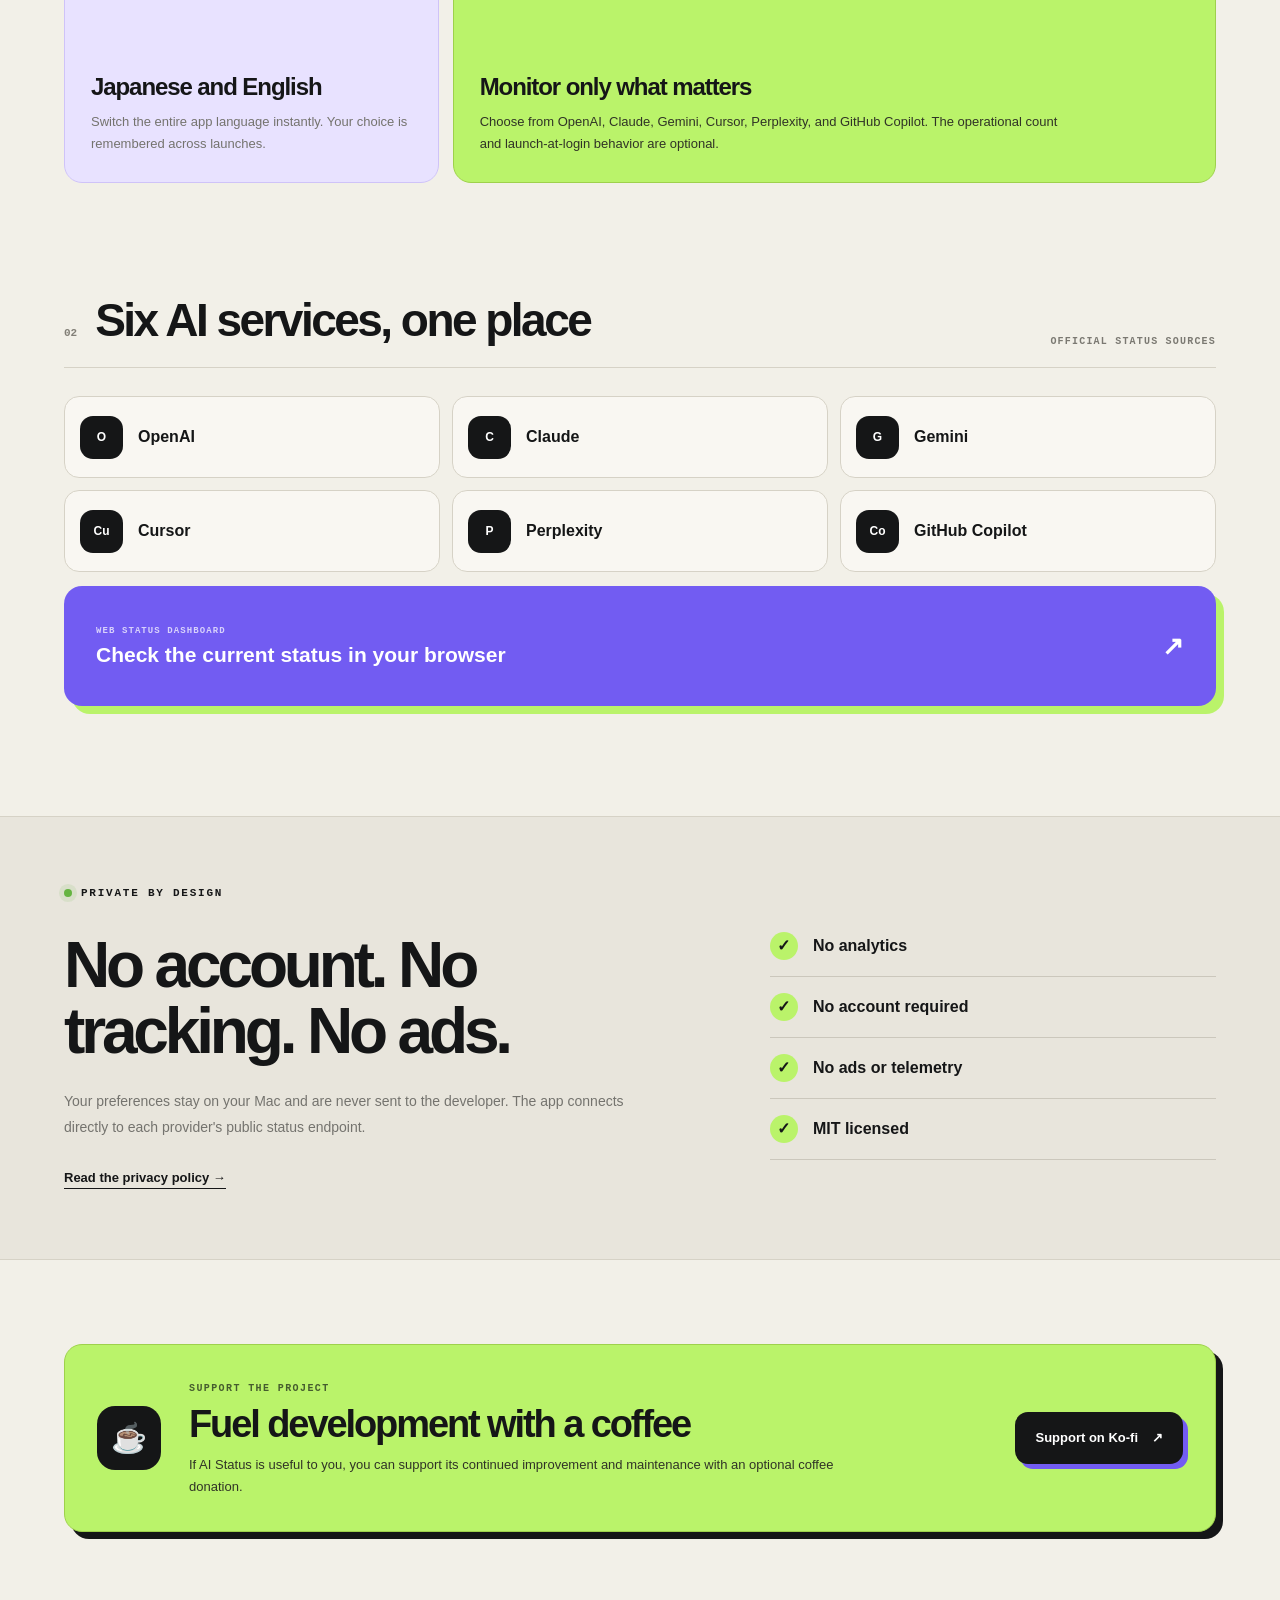
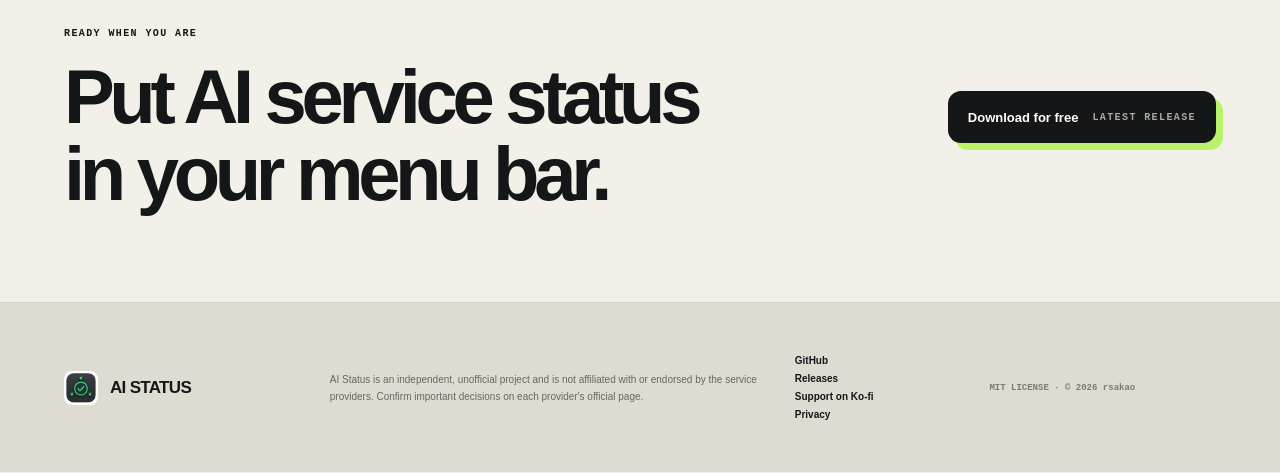
==== commit 7858d9ad: "feat: add Ko-fi support links" ====
--- a/docs/en/index.html
+++ b/docs/en/index.html
@@ -143,6 +143,18 @@
       </div>
     </section>
 
+    <section class="support-section" aria-labelledby="support-title">
+      <div class="support-card">
+        <span class="support-icon" aria-hidden="true">☕</span>
+        <div>
+          <small>SUPPORT THE PROJECT</small>
+          <h2 id="support-title">Fuel development with a coffee</h2>
+          <p>If AI Status is useful to you, you can support its continued improvement and maintenance with an optional coffee donation.</p>
+        </div>
+        <a class="button button-support" href="https://ko-fi.com/rojidev" target="_blank" rel="noopener noreferrer">Support on Ko-fi <span aria-hidden="true">↗</span></a>
+      </div>
+    </section>
+
     <section class="cta-section">
       <div>
         <small>READY WHEN YOU ARE</small>
@@ -160,6 +172,7 @@
     <div class="footer-links">
       <a href="https://github.com/rsakao/aistatus">GitHub</a>
       <a href="https://github.com/rsakao/aistatus/releases/latest">Releases</a>
+      <a href="https://ko-fi.com/rojidev" target="_blank" rel="noopener noreferrer">Support on Ko-fi</a>
       <a href="privacy.html">Privacy</a>
     </div>
     <span>MIT LICENSE · © 2026 rsakao</span>
--- a/docs/assets/styles.css
+++ b/docs/assets/styles.css
@@ -197,6 +197,14 @@
 .privacy-list span { min-height: 61px; display: flex; align-items: center; gap: 15px; border-bottom: 1px solid #cbc7bc; font-weight: 800; }
 .privacy-list b { width: 28px; height: 28px; display: grid; place-items: center; border-radius: 50%; background: var(--green); }
 
+.support-section { max-width: 1400px; margin: 0 auto; padding: 84px 5vw 0; }
+.support-card { display: grid; grid-template-columns: auto minmax(0, 1fr) auto; align-items: center; gap: 28px; padding: 32px; border: 1px solid #9ed14c; border-radius: 18px; background: var(--green); box-shadow: 7px 7px 0 var(--ink); }
+.support-icon { width: 64px; height: 64px; display: grid; place-items: center; border-radius: 18px; background: var(--ink); color: white; font-size: 29px; }
+.support-card small { font: 800 10px ui-monospace, monospace; letter-spacing: .14em; color: #455c2e; }
+.support-card h2 { margin: 8px 0; font-size: clamp(26px, 3vw, 38px); letter-spacing: -.055em; }
+.support-card p { max-width: 670px; margin: 0; color: #303326; font-size: 13px; line-height: 1.75; }
+.button-support { flex: 0 0 auto; background: var(--ink); color: white; box-shadow: 5px 5px 0 var(--purple); }
+
 .cta-section { max-width: 1400px; margin: 0 auto; min-height: 370px; padding: 80px 5vw; display: flex; align-items: center; justify-content: space-between; gap: 40px; }
 .cta-section small { font: 800 10px ui-monospace, monospace; letter-spacing: .14em; }
 .cta-section h2 { font-size: clamp(42px, 6vw, 76px); line-height: 1.02; letter-spacing: -.07em; margin: 18px 0 0; }
@@ -222,7 +230,7 @@
 @media (max-width: 1050px) {
   nav { gap: 13px; }
   nav > a:not(.nav-download) { display: none; }
-  .hero { grid-template-columns: 1fr 370px; gap: 25px; }
+  .hero { grid-template-columns: 1fr; gap: 25px; }
   .feature-grid { grid-template-columns: repeat(2, 1fr); }
   .feature-wide { grid-column: span 1; }
   footer { grid-template-columns: auto 1fr auto; }
@@ -245,6 +253,9 @@
   .feature-grid, .service-grid { grid-template-columns: 1fr; }
   .section-heading p { display: none; }
   .privacy-section { margin-top: 72px; padding: 58px 20px; grid-template-columns: 1fr; }
+  .support-section { padding: 62px 20px 0; }
+  .support-card { grid-template-columns: auto 1fr; padding: 26px; }
+  .button-support { grid-column: 1 / -1; justify-self: start; }
   .cta-section { min-height: 420px; padding: 60px 20px; flex-direction: column; align-items: flex-start; justify-content: center; }
   footer { grid-template-columns: 1fr; text-align: center; justify-items: center; }
   .footer-links { display: flex; flex-wrap: wrap; justify-content: center; }
@@ -265,6 +276,9 @@
   .feature-card { min-height: 310px; }
   .dashboard-link { padding: 22px; }
   .dashboard-link strong { font-size: 17px; }
+  .support-card { grid-template-columns: 1fr; gap: 18px; }
+  .support-icon { width: 54px; height: 54px; }
+  .button-support { width: 100%; justify-self: stretch; }
 }
 
 @media (prefers-reduced-motion: reduce) {
